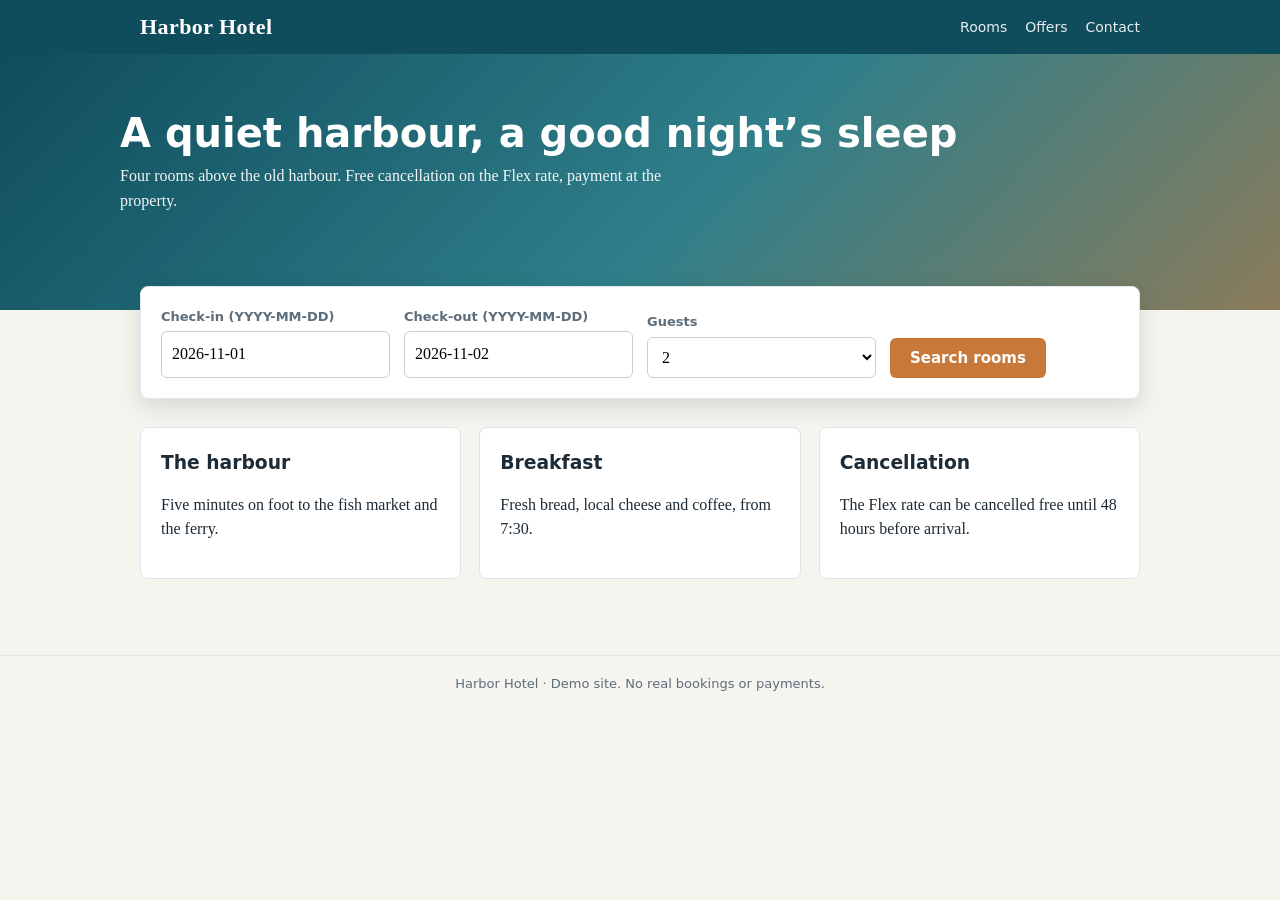
==== index.html @ 6f6784f5 "Harbor Hotel demo site" ====
<!doctype html><html lang="en"><head><meta charset="utf-8"><meta name="viewport" content="width=device-width,initial-scale=1"><title>Find your stay - Harbor Hotel</title><link rel="stylesheet" href="style.css">
<!-- Guides & Surveys snippet: paste it in gs-snippet.js (loaded on every page) -->
<script src="gs-snippet.js"></script></head><body data-page="home"><header class="site"><div class="in"><a class="logo" href="index.html">Harbor Hotel</a><nav><a href="index.html">Rooms</a><a href="index.html">Offers</a><a href="index.html">Contact</a></nav></div></header>
<section class="hero"><div class="in"><h1>A quiet harbour, a good night&rsquo;s sleep</h1><p>Four rooms above the old harbour. Free cancellation on the Flex rate, payment at the property.</p></div></section>
<main id="content"><form id="search" class="panel search"><div><label for="checkin">Check-in (YYYY-MM-DD)</label><input type="text" id="checkin" name="checkin" value="2026-11-01"></div><div><label for="checkout">Check-out (YYYY-MM-DD)</label><input type="text" id="checkout" name="checkout" value="2026-11-02"></div><div><label for="guests">Guests</label><select id="guests" name="guests"><option>1</option><option selected>2</option><option>3</option><option>4</option></select></div><div><button type="submit">Search rooms</button></div></form>
<div class="grid3"><div class="panel"><h3>The harbour</h3><p>Five minutes on foot to the fish market and the ferry.</p></div><div class="panel"><h3>Breakfast</h3><p>Fresh bread, local cheese and coffee, from 7:30.</p></div><div class="panel"><h3>Cancellation</h3><p>The Flex rate can be cancelled free until 48 hours before arrival.</p></div></div></main>
<footer>Harbor Hotel &middot; Demo site. No real bookings or payments.</footer><script src="app.js"></script></body></html>
---- style.css ----
:root{--ink:#1c2b36;--muted:#5d6d79;--line:#dfe5ea;--bg:#f6f4ef;--brand:#0f4c5c;--accent:#c8793a;--card:#fff}
*{box-sizing:border-box}body{margin:0;font:16px/1.55 Georgia,"Times New Roman",serif;color:var(--ink);background:var(--bg)}
h1,h2,h3,nav,button,label,.btn,.meta,.tag{font-family:system-ui,-apple-system,"Segoe UI",sans-serif}
a{color:var(--brand)}header.site{background:var(--brand);color:#fff}header.site .in{max-width:1040px;margin:0 auto;padding:14px 20px;display:flex;justify-content:space-between;align-items:center;gap:16px;flex-wrap:wrap}
header.site a{color:#fff;text-decoration:none}.logo{font:700 22px Georgia,serif;letter-spacing:.02em}nav a{margin-left:18px;font-size:14px;opacity:.9}
.hero{background:linear-gradient(135deg,#0f4c5c 0%,#2f7f8a 55%,#c8793a 130%);color:#fff;padding:56px 20px 72px}.hero .in{max-width:1040px;margin:0 auto}.hero h1{font-size:40px;margin:0 0 8px;line-height:1.15}.hero p{margin:0 0 24px;max-width:560px;opacity:.95}
main{max-width:1040px;margin:0 auto;padding:24px 20px 48px}.panel{background:var(--card);border:1px solid var(--line);border-radius:8px;padding:20px}
.search{margin-top:-48px;position:relative;display:grid;grid-template-columns:repeat(auto-fit,minmax(170px,1fr));gap:14px;align-items:end;box-shadow:0 8px 24px rgba(0,0,0,.12)}
label{display:block;font-size:13px;font-weight:600;color:var(--muted);margin-bottom:4px}input[type=text],input[type=email],select{width:100%;padding:10px;border:1px solid #c5ced5;border-radius:6px;font:inherit;background:#fff}
button,.btn{display:inline-block;padding:11px 20px;background:var(--accent);color:#fff;border:0;border-radius:6px;font-weight:600;font-size:15px;cursor:pointer;text-decoration:none}button.secondary{background:#fff;color:var(--brand);border:1px solid var(--brand)}
.grid3{display:grid;grid-template-columns:repeat(auto-fit,minmax(260px,1fr));gap:18px;margin:28px 0}.grid3 .panel h3{margin:0 0 6px}
.room{display:grid;grid-template-columns:230px 1fr;gap:20px;margin:16px 0}.room .pic{border-radius:6px;min-height:170px}.p1{background:linear-gradient(160deg,#6b8f71,#cfe1c8)}.p2{background:linear-gradient(160deg,#35617a,#a9c7d8)}.p3{background:linear-gradient(160deg,#a56a3c,#ecd2b1)}.p4{background:linear-gradient(160deg,#3b3355,#b8a9d6)}
.room h2{margin:0 0 2px;font-size:21px}.meta{color:var(--muted);font-size:14px;margin:0 0 10px}.rates{display:grid;grid-template-columns:repeat(auto-fit,minmax(220px,1fr));gap:12px}.rate{border:1px solid var(--line);border-radius:6px;padding:12px}.rate h3{margin:0 0 2px;font-size:15px}.rate p{margin:2px 0;font-size:14px}.price{font:700 20px system-ui,sans-serif}
.tag{display:inline-block;font-size:12px;padding:2px 8px;border-radius:10px;background:#e8f1ee;color:#285b4a}.tag.no{background:#f6e8e4;color:#8a3b2a}
.summary{font:14px system-ui,sans-serif;color:var(--muted);margin:0 0 6px}.notice{background:#fff8e6;border:1px solid #ecd9a1;border-radius:6px;padding:10px 14px;font:14px system-ui,sans-serif;margin:12px 0}
fieldset{border:1px solid var(--line);border-radius:6px;margin:16px 0}fieldset label{font-weight:400;color:var(--ink);margin:6px 0}.err{color:#a02020;font:14px system-ui,sans-serif}.total{font:700 22px system-ui,sans-serif}
footer{border-top:1px solid var(--line);color:var(--muted);font:13px system-ui,sans-serif;padding:20px;text-align:center}
@media(max-width:700px){.room{grid-template-columns:1fr}.hero h1{font-size:30px}}
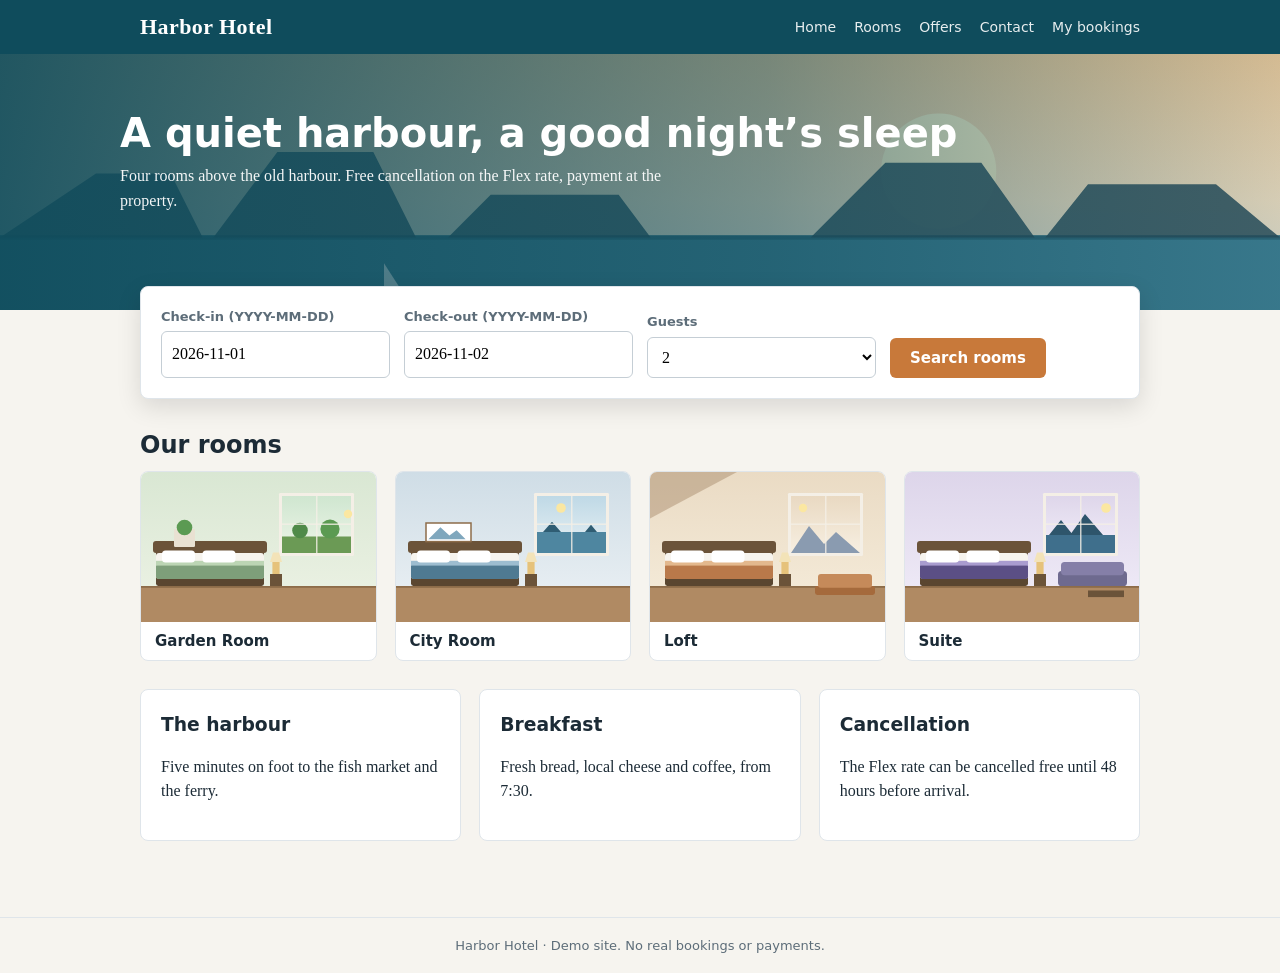
==== commit 37a41f93: "Add room pages, images, working navigation Co-Authored-By: Claude Sonnet 5.5 <noreply@anthropic.com>" ====
--- a/index.html
+++ b/index.html
@@ -1,7 +1,8 @@
 <!doctype html><html lang="en"><head><meta charset="utf-8"><meta name="viewport" content="width=device-width,initial-scale=1"><title>Find your stay - Harbor Hotel</title><link rel="stylesheet" href="style.css">
-<!-- Guides & Surveys snippet: paste it in gs-snippet.js (loaded on every page) -->
-<script src="gs-snippet.js"></script></head><body data-page="home"><header class="site"><div class="in"><a class="logo" href="index.html">Harbor Hotel</a><nav><a href="index.html">Rooms</a><a href="index.html">Offers</a><a href="index.html">Contact</a></nav></div></header>
+<script src="params.js"></script>
+<script src="fs-snippet.js"></script>
+<script src="gs-snippet.js"></script></head><body data-page="home"><header class="site"><div class="in"><a class="logo" href="index.html">Harbor Hotel</a><nav><a href="index.html">Home</a><a href="our-rooms.html">Rooms</a><a href="offers.html">Offers</a><a href="contact.html">Contact</a><a href="bookings.html">My bookings</a></nav></div></header>
 <section class="hero"><div class="in"><h1>A quiet harbour, a good night&rsquo;s sleep</h1><p>Four rooms above the old harbour. Free cancellation on the Flex rate, payment at the property.</p></div></section>
 <main id="content"><form id="search" class="panel search"><div><label for="checkin">Check-in (YYYY-MM-DD)</label><input type="text" id="checkin" name="checkin" value="2026-11-01"></div><div><label for="checkout">Check-out (YYYY-MM-DD)</label><input type="text" id="checkout" name="checkout" value="2026-11-02"></div><div><label for="guests">Guests</label><select id="guests" name="guests"><option>1</option><option selected>2</option><option>3</option><option>4</option></select></div><div><button type="submit">Search rooms</button></div></form>
-<div class="grid3"><div class="panel"><h3>The harbour</h3><p>Five minutes on foot to the fish market and the ferry.</p></div><div class="panel"><h3>Breakfast</h3><p>Fresh bread, local cheese and coffee, from 7:30.</p></div><div class="panel"><h3>Cancellation</h3><p>The Flex rate can be cancelled free until 48 hours before arrival.</p></div></div></main>
+<h2 class="sec">Our rooms</h2><div class="grid4"><a class="card" href="room.html?id=garden"><img src="room-garden.svg" alt="Garden Room"><span>Garden Room</span></a><a class="card" href="room.html?id=city"><img src="room-city.svg" alt="City Room"><span>City Room</span></a><a class="card" href="room.html?id=loft"><img src="room-loft.svg" alt="Loft"><span>Loft</span></a><a class="card" href="room.html?id=suite"><img src="room-suite.svg" alt="Suite"><span>Suite</span></a></div><div class="grid3"><div class="panel"><h3>The harbour</h3><p>Five minutes on foot to the fish market and the ferry.</p></div><div class="panel"><h3>Breakfast</h3><p>Fresh bread, local cheese and coffee, from 7:30.</p></div><div class="panel"><h3>Cancellation</h3><p>The Flex rate can be cancelled free until 48 hours before arrival.</p></div></div></main>
 <footer>Harbor Hotel &middot; Demo site. No real bookings or payments.</footer><script src="app.js"></script></body></html>
--- a/style.css
+++ b/style.css
@@ -3,7 +3,7 @@
 h1,h2,h3,nav,button,label,.btn,.meta,.tag{font-family:system-ui,-apple-system,"Segoe UI",sans-serif}
 a{color:var(--brand)}header.site{background:var(--brand);color:#fff}header.site .in{max-width:1040px;margin:0 auto;padding:14px 20px;display:flex;justify-content:space-between;align-items:center;gap:16px;flex-wrap:wrap}
 header.site a{color:#fff;text-decoration:none}.logo{font:700 22px Georgia,serif;letter-spacing:.02em}nav a{margin-left:18px;font-size:14px;opacity:.9}
-.hero{background:linear-gradient(135deg,#0f4c5c 0%,#2f7f8a 55%,#c8793a 130%);color:#fff;padding:56px 20px 72px}.hero .in{max-width:1040px;margin:0 auto}.hero h1{font-size:40px;margin:0 0 8px;line-height:1.15}.hero p{margin:0 0 24px;max-width:560px;opacity:.95}
+.hero{background:linear-gradient(90deg,rgba(15,76,92,.92) 0%,rgba(15,76,92,.55) 60%,rgba(15,76,92,.15) 100%),url(hero.svg) center/cover;color:#fff;padding:56px 20px 72px}.hero .in{max-width:1040px;margin:0 auto}.hero h1{font-size:40px;margin:0 0 8px;line-height:1.15}.hero p{margin:0 0 24px;max-width:560px;opacity:.95}
 main{max-width:1040px;margin:0 auto;padding:24px 20px 48px}.panel{background:var(--card);border:1px solid var(--line);border-radius:8px;padding:20px}
 .search{margin-top:-48px;position:relative;display:grid;grid-template-columns:repeat(auto-fit,minmax(170px,1fr));gap:14px;align-items:end;box-shadow:0 8px 24px rgba(0,0,0,.12)}
 label{display:block;font-size:13px;font-weight:600;color:var(--muted);margin-bottom:4px}input[type=text],input[type=email],select{width:100%;padding:10px;border:1px solid #c5ced5;border-radius:6px;font:inherit;background:#fff}
@@ -16,3 +16,10 @@
 fieldset{border:1px solid var(--line);border-radius:6px;margin:16px 0}fieldset label{font-weight:400;color:var(--ink);margin:6px 0}.err{color:#a02020;font:14px system-ui,sans-serif}.total{font:700 22px system-ui,sans-serif}
 footer{border-top:1px solid var(--line);color:var(--muted);font:13px system-ui,sans-serif;padding:20px;text-align:center}
 @media(max-width:700px){.room{grid-template-columns:1fr}.hero h1{font-size:30px}}
+
+nav a{padding:4px 0;border-bottom:2px solid transparent}nav a:hover{border-bottom-color:#fff}
+.room .pic{width:230px;height:170px;object-fit:cover;display:block}.room>a{display:block}
+.grid4{display:grid;grid-template-columns:repeat(auto-fit,minmax(220px,1fr));gap:18px;margin:12px 0 8px}.card{display:block;background:var(--card);border:1px solid var(--line);border-radius:8px;overflow:hidden;text-decoration:none;color:var(--ink)}.card img{width:100%;height:150px;object-fit:cover;display:block}.card span{display:block;padding:10px 14px;font:600 15px system-ui,sans-serif}.card:hover{box-shadow:0 6px 18px rgba(0,0,0,.12)}
+.sec{font:700 24px system-ui,sans-serif;margin:32px 0 0}.thumb{width:100%;height:130px;object-fit:cover;border-radius:6px;margin-bottom:10px}
+.detail{display:grid;grid-template-columns:1.4fr 1fr;gap:20px}.big{width:100%;border-radius:8px;display:block}.detail ul{padding-left:20px}
+@media(max-width:700px){.room .pic{width:100%;height:190px}.detail{grid-template-columns:1fr}nav a{margin-left:12px}}
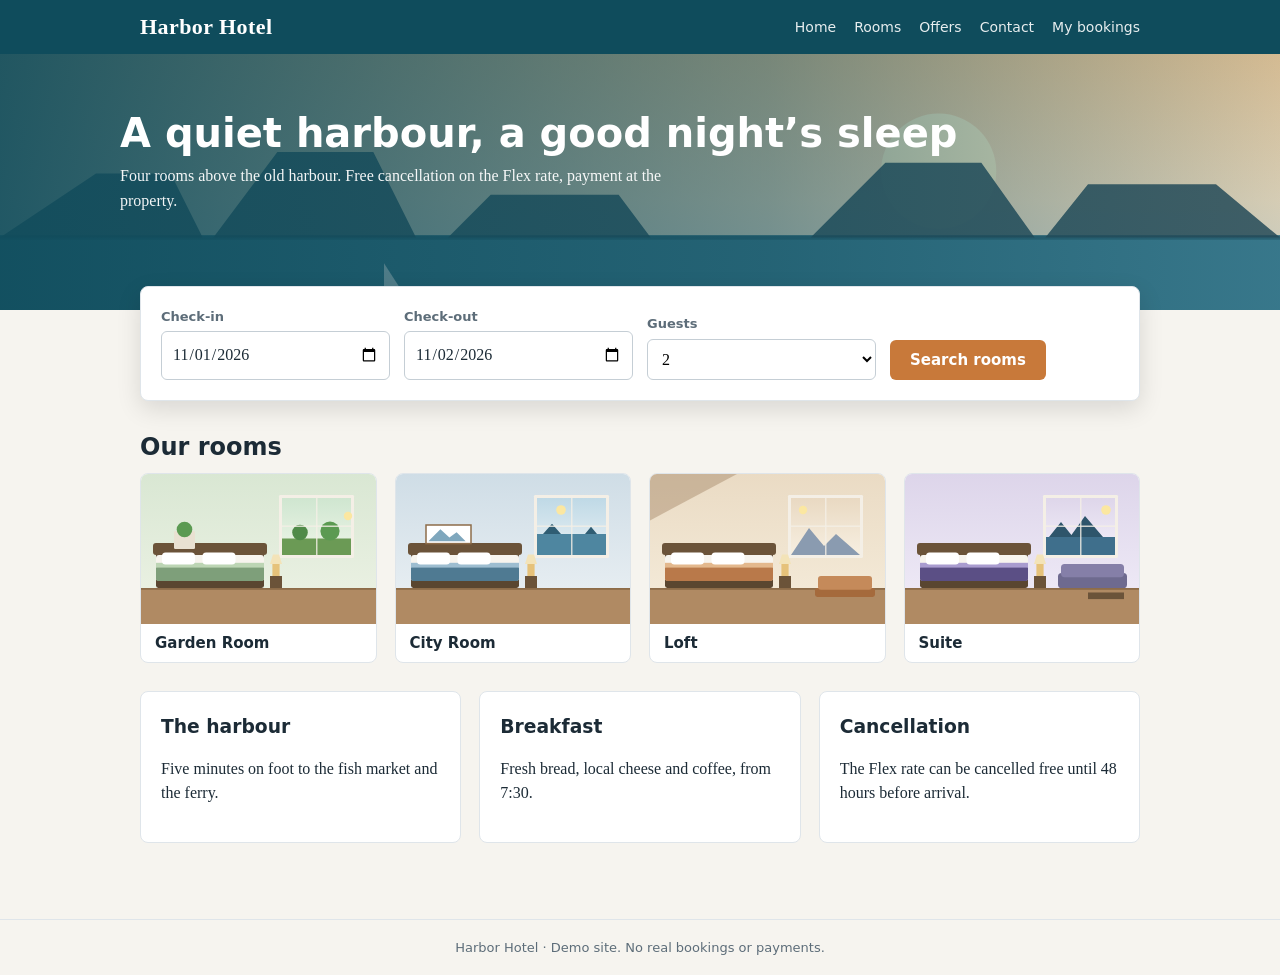
==== commit d2626b7a: "Use native date pickers for check-in and check-out Co-Authored-By: Claude Sonnet 5.5 <noreply@anthro" ====
--- a/index.html
+++ b/index.html
@@ -3,6 +3,6 @@
 <script src="fs-snippet.js"></script>
 <script src="gs-snippet.js"></script></head><body data-page="home"><header class="site"><div class="in"><a class="logo" href="index.html">Harbor Hotel</a><nav><a href="index.html">Home</a><a href="our-rooms.html">Rooms</a><a href="offers.html">Offers</a><a href="contact.html">Contact</a><a href="bookings.html">My bookings</a></nav></div></header>
 <section class="hero"><div class="in"><h1>A quiet harbour, a good night&rsquo;s sleep</h1><p>Four rooms above the old harbour. Free cancellation on the Flex rate, payment at the property.</p></div></section>
-<main id="content"><form id="search" class="panel search"><div><label for="checkin">Check-in (YYYY-MM-DD)</label><input type="text" id="checkin" name="checkin" value="2026-11-01"></div><div><label for="checkout">Check-out (YYYY-MM-DD)</label><input type="text" id="checkout" name="checkout" value="2026-11-02"></div><div><label for="guests">Guests</label><select id="guests" name="guests"><option>1</option><option selected>2</option><option>3</option><option>4</option></select></div><div><button type="submit">Search rooms</button></div></form>
+<main id="content"><form id="search" class="panel search"><div><label for="checkin">Check-in</label><input type="date" id="checkin" name="checkin" value="2026-11-01"></div><div><label for="checkout">Check-out</label><input type="date" id="checkout" name="checkout" value="2026-11-02"></div><div><label for="guests">Guests</label><select id="guests" name="guests"><option>1</option><option selected>2</option><option>3</option><option>4</option></select></div><div><button type="submit">Search rooms</button></div></form>
 <h2 class="sec">Our rooms</h2><div class="grid4"><a class="card" href="room.html?id=garden"><img src="room-garden.svg" alt="Garden Room"><span>Garden Room</span></a><a class="card" href="room.html?id=city"><img src="room-city.svg" alt="City Room"><span>City Room</span></a><a class="card" href="room.html?id=loft"><img src="room-loft.svg" alt="Loft"><span>Loft</span></a><a class="card" href="room.html?id=suite"><img src="room-suite.svg" alt="Suite"><span>Suite</span></a></div><div class="grid3"><div class="panel"><h3>The harbour</h3><p>Five minutes on foot to the fish market and the ferry.</p></div><div class="panel"><h3>Breakfast</h3><p>Fresh bread, local cheese and coffee, from 7:30.</p></div><div class="panel"><h3>Cancellation</h3><p>The Flex rate can be cancelled free until 48 hours before arrival.</p></div></div></main>
 <footer>Harbor Hotel &middot; Demo site. No real bookings or payments.</footer><script src="app.js"></script></body></html>
--- a/style.css
+++ b/style.css
@@ -23,3 +23,4 @@
 .sec{font:700 24px system-ui,sans-serif;margin:32px 0 0}.thumb{width:100%;height:130px;object-fit:cover;border-radius:6px;margin-bottom:10px}
 .detail{display:grid;grid-template-columns:1.4fr 1fr;gap:20px}.big{width:100%;border-radius:8px;display:block}.detail ul{padding-left:20px}
 @media(max-width:700px){.room .pic{width:100%;height:190px}.detail{grid-template-columns:1fr}nav a{margin-left:12px}}
+input[type=date]{width:100%;padding:10px;border:1px solid #c5ced5;border-radius:6px;font:inherit;background:#fff;color:var(--ink)}
